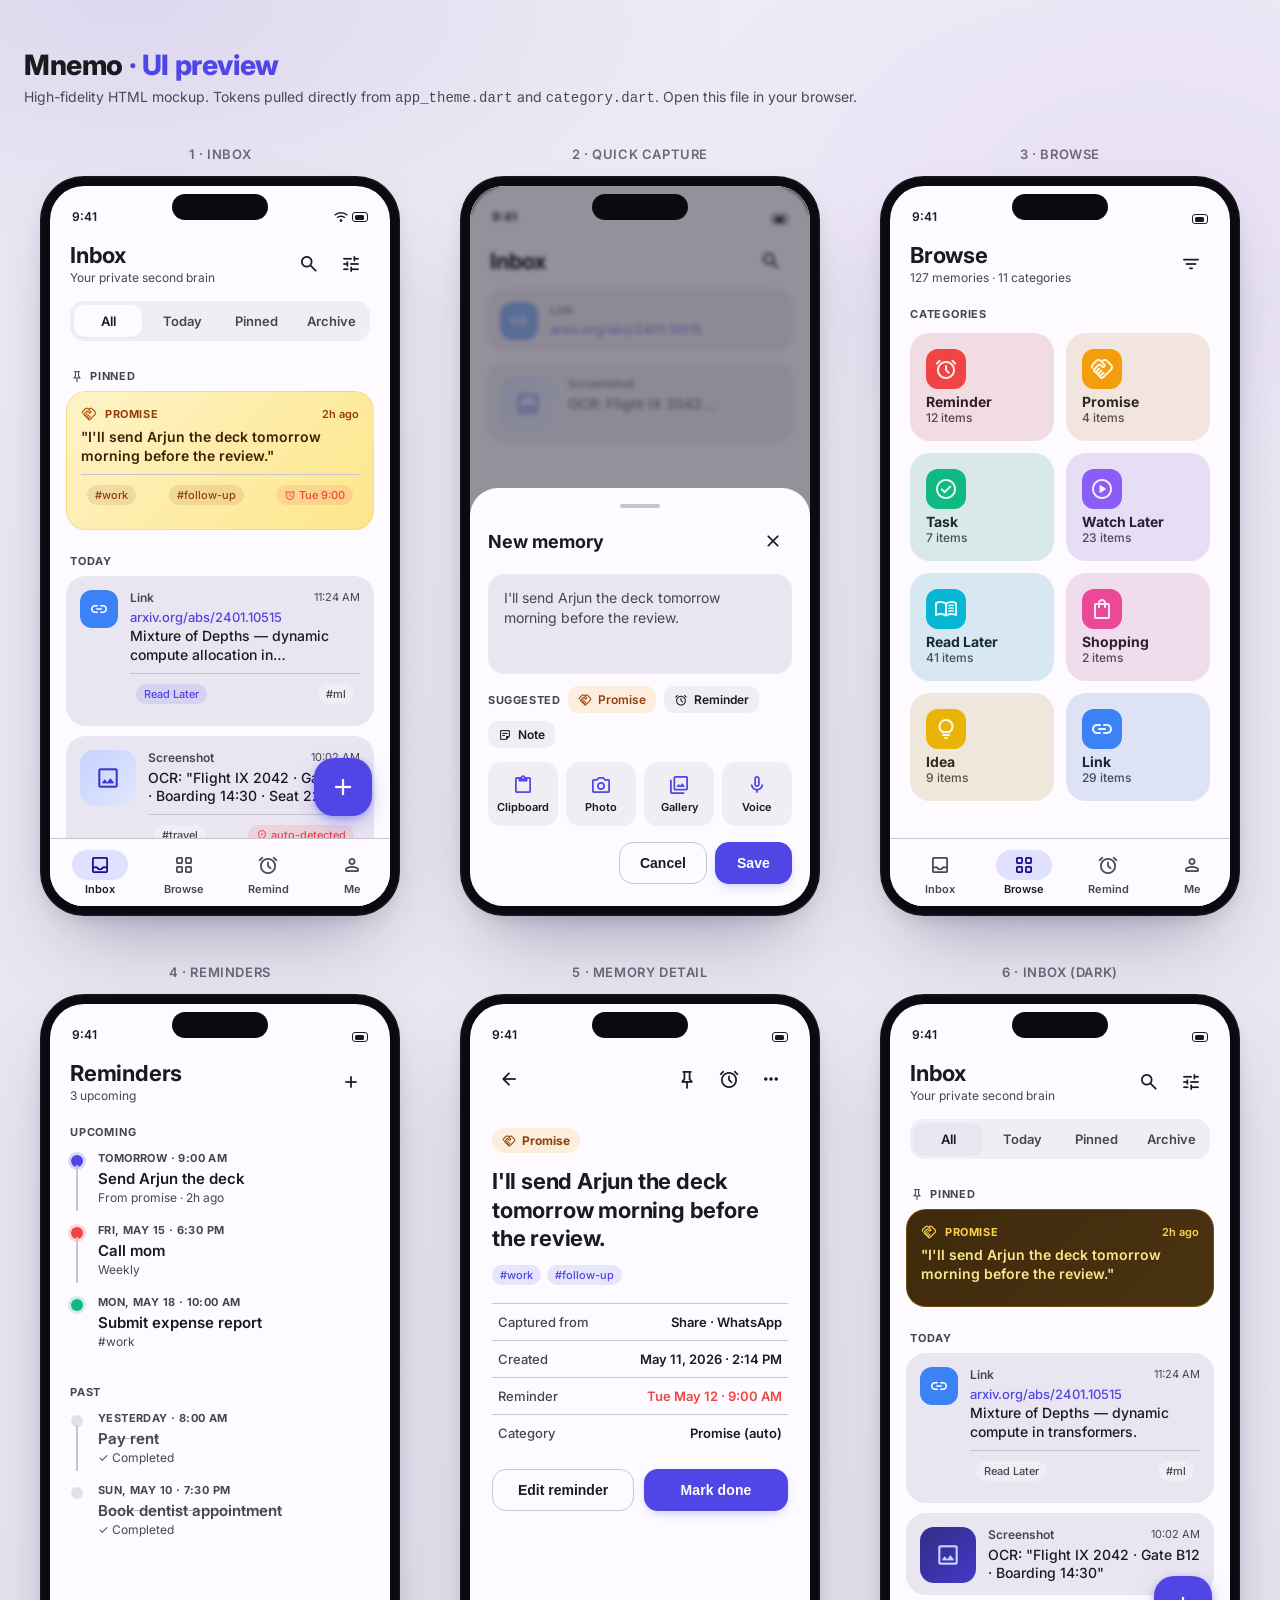
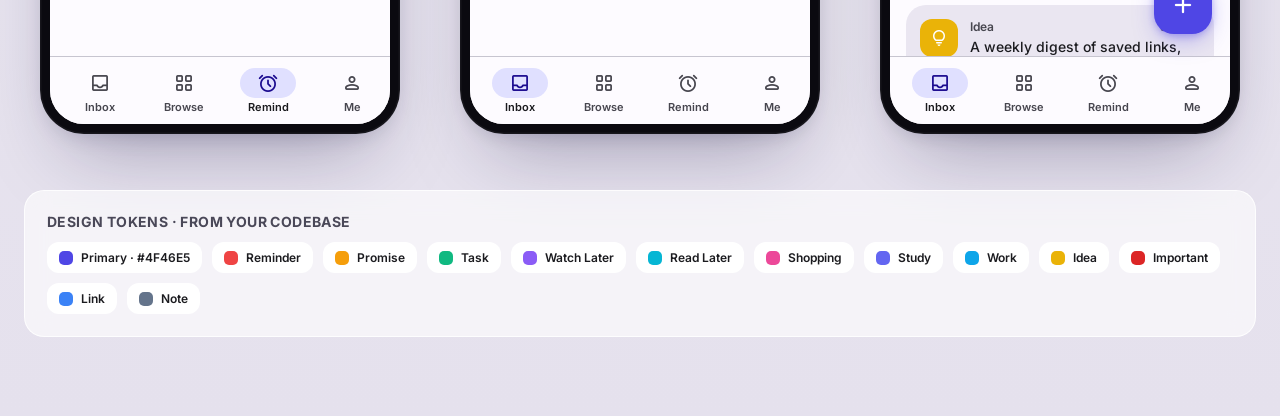
==== docs/design/mnemo_ui.html @ 868ff32a "Initial commit: Mnemo v1.0 - offline-first memory inbox for Android" ====
<!doctype html>
<html lang="en">
<head>
<meta charset="utf-8" />
<meta name="viewport" content="width=device-width,initial-scale=1" />
<title>Mnemo — UI Preview</title>
<link rel="preconnect" href="https://fonts.googleapis.com">
<link rel="preconnect" href="https://fonts.gstatic.com" crossorigin>
<link href="https://fonts.googleapis.com/css2?family=Inter:wght@400;500;600;700;800&display=swap" rel="stylesheet">
<link href="https://fonts.googleapis.com/icon?family=Material+Symbols+Rounded:opsz,wght,FILL,GRAD@24,500,1,0" rel="stylesheet" />
<style>
  /* --- Tokens mirror lib/core/theme/app_theme.dart & category.dart --- */
  :root{
    --seed:#4F46E5;
    --primary:#4F46E5;
    --on-primary:#ffffff;
    --primary-container:#E0E0FF;
    --on-primary-container:#1A0A8F;

    --surface:#FDFBFF;
    --surface-dim:#F4F2F7;
    --surface-container:#F0EDF5;
    --surface-container-high:#EAE6F1;
    --surface-container-highest:#E4DFEC;
    --on-surface:#1B1B1F;
    --on-surface-variant:#47464F;
    --outline-variant:#C7C5D0;

    --cat-reminder:#EF4444;
    --cat-promise:#F59E0B;
    --cat-task:#10B981;
    --cat-watch:#8B5CF6;
    --cat-read:#06B6D4;
    --cat-shop:#EC4899;
    --cat-study:#6366F1;
    --cat-work:#0EA5E9;
    --cat-idea:#EAB308;
    --cat-important:#DC2626;
    --cat-link:#3B82F6;
    --cat-note:#64748B;

    /* Radii from theme */
    --r-card:20px;
    --r-input:16px;
    --r-btn:14px;
    --r-chip:10px;
  }

  *{box-sizing:border-box}
  html,body{margin:0;padding:0;font-family:'Inter',system-ui,-apple-system,sans-serif;background:#E9E6F0;color:#1B1B1F;-webkit-font-smoothing:antialiased}
  .page{
    min-height:100vh;
    padding:48px 24px 80px;
    background:
      radial-gradient(1000px 500px at 10% 0%, #DDD8EE 0%, transparent 60%),
      radial-gradient(900px 600px at 90% 10%, #E8E0F7 0%, transparent 55%),
      linear-gradient(180deg,#EEEBF5,#E5E1ED);
  }
  .page header{max-width:1400px;margin:0 auto 40px}
  .page h1{font-size:28px;font-weight:800;letter-spacing:-0.4px;margin:0 0 6px}
  .page h1 span{color:var(--primary)}
  .page p{margin:0;color:#4A4858;font-size:14px}

  .gallery{
    display:grid;
    grid-template-columns:repeat(auto-fit,minmax(360px,1fr));
    gap:48px 28px;
    max-width:1400px;margin:0 auto;
    justify-items:center;
  }
  .screen-wrap{display:flex;flex-direction:column;align-items:center;gap:14px}
  .screen-wrap h2{margin:0;font-size:13px;font-weight:600;letter-spacing:0.6px;text-transform:uppercase;color:#6B6879}

  /* Phone frame */
  .phone{
    width:360px;height:740px;
    background:#0B0A10;
    border-radius:44px;
    padding:10px;
    box-shadow:
      0 40px 80px -30px rgba(20,15,60,0.35),
      0 8px 24px -12px rgba(20,15,60,0.25),
      inset 0 0 0 1.5px rgba(255,255,255,0.05);
    position:relative;
  }
  .phone::before{
    content:"";position:absolute;top:18px;left:50%;transform:translateX(-50%);
    width:96px;height:26px;background:#0B0A10;border-radius:16px;z-index:20;
  }
  .phone .screen{
    width:100%;height:100%;
    background:var(--surface);
    border-radius:34px;
    overflow:hidden;
    position:relative;
    display:flex;flex-direction:column;
  }
  .status{
    height:44px;padding:0 22px;display:flex;align-items:flex-end;justify-content:space-between;
    padding-bottom:6px;font-size:12px;font-weight:600;color:var(--on-surface);
  }
  .status .dots{display:flex;gap:4px;align-items:center}
  .status .dots .bar{width:16px;height:10px;border:1.5px solid var(--on-surface);border-radius:3px;position:relative}
  .status .dots .bar::after{content:"";position:absolute;inset:1.5px;background:var(--on-surface);border-radius:1.5px;width:70%}

  /* Generic building blocks */
  .app-bar{
    padding:12px 20px 8px;display:flex;align-items:center;justify-content:space-between;
  }
  .app-bar .title{font-size:22px;font-weight:700;letter-spacing:-0.2px}
  .app-bar .subtitle{font-size:12px;color:var(--on-surface-variant);margin-top:2px}
  .icon-btn{
    width:38px;height:38px;border-radius:12px;display:grid;place-items:center;
    color:var(--on-surface);cursor:pointer;
  }
  .icon-btn:hover{background:var(--surface-container-high)}
  .icon-btn .material-symbols-rounded{font-size:22px}
  .actions{display:flex;gap:4px}

  .body{flex:1;overflow:hidden;padding:0 16px 12px;position:relative}

  /* Segmented tabs */
  .segment{
    display:flex;gap:6px;padding:4px;background:var(--surface-container);
    border-radius:14px;margin:8px 4px 14px;
  }
  .segment div{
    flex:1;text-align:center;padding:8px 10px;font-size:13px;font-weight:600;
    color:var(--on-surface-variant);border-radius:10px;cursor:pointer;
  }
  .segment div.active{background:var(--surface);color:var(--on-surface);box-shadow:0 1px 2px rgba(0,0,0,0.04)}

  .section-label{
    font-size:11px;font-weight:700;letter-spacing:0.8px;text-transform:uppercase;
    color:var(--on-surface-variant);padding:14px 4px 8px;display:flex;align-items:center;gap:6px;
  }
  .section-label .material-symbols-rounded{font-size:14px}

  /* Memory card */
  .card{
    background:var(--surface-container-high);
    border-radius:var(--r-card);
    padding:14px 14px 12px;
    margin-bottom:10px;
    display:flex;gap:12px;
  }
  .card .badge{
    width:38px;height:38px;border-radius:12px;display:grid;place-items:center;
    flex-shrink:0;color:#fff;
  }
  .card .badge .material-symbols-rounded{font-size:20px}
  .card .body-col{flex:1;min-width:0}
  .card .top{display:flex;align-items:center;justify-content:space-between;gap:8px;margin-bottom:4px}
  .card .label{font-size:12px;font-weight:600;color:var(--on-surface-variant)}
  .card .time{font-size:11px;color:var(--on-surface-variant);white-space:nowrap}
  .card .text{font-size:14px;font-weight:500;color:var(--on-surface);line-height:1.35;
    display:-webkit-box;-webkit-line-clamp:2;-webkit-box-orient:vertical;overflow:hidden}
  .card .url{font-size:13px;color:var(--primary);font-weight:500;margin-bottom:2px;word-break:break-all}
  .card .meta-row{display:flex;gap:6px;flex-wrap:wrap;margin-top:8px;align-items:center}

  .tag{
    font-size:11px;font-weight:500;padding:3px 8px;border-radius:var(--r-chip);
    background:var(--surface-container);color:var(--on-surface-variant);
  }
  .tag.accent{background:color-mix(in srgb, var(--primary) 12%, transparent);color:var(--primary)}
  .tag.bell{background:color-mix(in srgb, var(--cat-reminder) 12%, transparent);color:var(--cat-reminder);display:inline-flex;align-items:center;gap:3px}
  .tag.bell .material-symbols-rounded{font-size:12px}

  .thumb{
    width:56px;height:56px;border-radius:14px;background:
      linear-gradient(135deg,#C7D2FE,#E0E7FF);
    display:grid;place-items:center;color:#4338CA;flex-shrink:0;
  }
  .thumb .material-symbols-rounded{font-size:26px}

  /* Pinned strip */
  .pinned-card{
    background:linear-gradient(135deg,#FEF3C7,#FDE68A);
    border-radius:var(--r-card);padding:14px;margin-bottom:10px;
    border:1px solid rgba(245,158,11,0.25);
  }
  .pinned-card .top{display:flex;align-items:center;gap:8px;margin-bottom:6px}
  .pinned-card .top .material-symbols-rounded{font-size:16px;color:#B45309}
  .pinned-card .label{font-size:11px;font-weight:700;letter-spacing:0.6px;text-transform:uppercase;color:#92400E}
  .pinned-card .text{font-size:14px;font-weight:600;color:#422006;line-height:1.35;margin-bottom:8px}

  /* FAB */
  .fab{
    position:absolute;right:18px;bottom:90px;
    width:58px;height:58px;border-radius:20px;
    background:var(--primary);color:var(--on-primary);
    display:grid;place-items:center;
    box-shadow:0 8px 24px -6px rgba(79,70,229,0.5), 0 2px 6px rgba(79,70,229,0.3);
  }
  .fab .material-symbols-rounded{font-size:28px}

  /* Bottom nav */
  .nav{
    height:68px;background:var(--surface);
    border-top:1px solid var(--outline-variant);
    display:flex;align-items:center;justify-content:space-around;
    padding:0 8px;
  }
  .nav .tab{display:flex;flex-direction:column;align-items:center;gap:2px;font-size:11px;font-weight:600;color:var(--on-surface-variant);padding:6px 14px;border-radius:14px;cursor:pointer}
  .nav .tab .pill{width:56px;height:30px;border-radius:16px;display:grid;place-items:center;background:transparent;color:var(--on-surface-variant)}
  .nav .tab.active .pill{background:var(--primary-container);color:var(--on-primary-container)}
  .nav .tab.active{color:var(--on-surface)}
  .nav .tab .material-symbols-rounded{font-size:22px}

  /* Category grid */
  .cat-grid{display:grid;grid-template-columns:1fr 1fr;gap:12px;padding:4px}
  .cat-tile{
    border-radius:var(--r-card);padding:16px;
    position:relative;overflow:hidden;min-height:108px;display:flex;flex-direction:column;justify-content:space-between;
  }
  .cat-tile .icon{width:40px;height:40px;border-radius:12px;display:grid;place-items:center;color:#fff}
  .cat-tile .name{font-size:14px;font-weight:700;color:var(--on-surface)}
  .cat-tile .count{font-size:12px;color:var(--on-surface-variant);font-weight:500}
  .cat-tile::before{content:"";position:absolute;inset:0;opacity:0.10;background:var(--tint)}
  .cat-tile{background:var(--surface-container)}

  /* Reminders timeline */
  .timeline{padding:4px}
  .t-row{display:flex;gap:14px;position:relative;padding-bottom:18px}
  .t-row .rail{position:relative;width:14px;display:flex;justify-content:center}
  .t-row .rail::before{content:"";position:absolute;top:14px;bottom:-6px;left:50%;width:2px;background:var(--outline-variant);transform:translateX(-50%)}
  .t-row:last-child .rail::before{display:none}
  .t-row .dot{width:12px;height:12px;border-radius:50%;margin-top:4px;background:var(--primary);box-shadow:0 0 0 3px color-mix(in srgb, var(--primary) 20%, transparent)}
  .t-row.past .dot{background:var(--surface-container-highest);box-shadow:none}
  .t-row .when{font-size:11px;font-weight:700;letter-spacing:0.4px;text-transform:uppercase;color:var(--on-surface-variant);margin-bottom:4px}
  .t-row .what{font-size:15px;font-weight:600;color:var(--on-surface)}
  .t-row .sub{font-size:12px;color:var(--on-surface-variant);margin-top:2px}
  .t-row.past .what{color:var(--on-surface-variant);text-decoration:line-through;text-decoration-color:color-mix(in srgb, var(--on-surface-variant) 40%, transparent)}

  /* Capture sheet */
  .sheet{
    position:absolute;inset:0;background:rgba(18,16,30,0.45);backdrop-filter:blur(2px);
    display:flex;flex-direction:column;justify-content:flex-end;border-radius:34px;overflow:hidden;
  }
  .sheet-body{
    background:var(--surface);border-radius:28px 28px 0 0;padding:10px 18px 22px;
  }
  .grip{width:40px;height:4px;border-radius:2px;background:var(--outline-variant);margin:6px auto 14px}
  .sheet-head{display:flex;align-items:center;justify-content:space-between;margin-bottom:14px}
  .sheet-head .t{font-size:18px;font-weight:700}
  .textbox{
    background:var(--surface-container-high);border-radius:var(--r-input);padding:14px 16px;
    min-height:100px;font-size:14px;color:var(--on-surface-variant);line-height:1.45;
  }
  .suggested{margin-top:12px;display:flex;align-items:center;gap:8px;flex-wrap:wrap}
  .suggested .label{font-size:11px;font-weight:700;letter-spacing:0.6px;text-transform:uppercase;color:var(--on-surface-variant)}
  .chip{
    display:inline-flex;align-items:center;gap:6px;padding:6px 10px;
    background:var(--surface-container);border-radius:var(--r-chip);
    font-size:12px;font-weight:600;color:var(--on-surface);
  }
  .chip.glow{background:color-mix(in srgb, var(--cat-promise) 14%, transparent);color:#92400E}
  .chip .material-symbols-rounded{font-size:14px}
  .sources{display:flex;gap:8px;margin-top:14px}
  .source{
    flex:1;background:var(--surface-container);border-radius:14px;padding:12px 8px;
    display:flex;flex-direction:column;align-items:center;gap:4px;font-size:11px;font-weight:600;color:var(--on-surface)
  }
  .source .material-symbols-rounded{font-size:22px;color:var(--primary)}
  .sheet-cta{display:flex;justify-content:flex-end;margin-top:16px}
  .btn-primary{
    background:var(--primary);color:var(--on-primary);border:none;border-radius:var(--r-btn);
    padding:12px 22px;font-weight:600;font-size:14px;letter-spacing:0.1px;cursor:pointer;
    box-shadow:0 4px 12px -4px rgba(79,70,229,0.4);
  }
  .btn-ghost{
    background:transparent;border:1px solid var(--outline-variant);border-radius:var(--r-btn);
    padding:12px 20px;font-weight:600;font-size:14px;color:var(--on-surface);cursor:pointer;
  }

  /* Detail screen */
  .detail-hero{padding:14px 6px 0}
  .cat-pill{
    display:inline-flex;align-items:center;gap:6px;padding:5px 10px;border-radius:999px;
    background:color-mix(in srgb, var(--cat-promise) 14%, transparent);color:#92400E;
    font-size:12px;font-weight:700;
  }
  .cat-pill .material-symbols-rounded{font-size:14px}
  .detail-body{font-size:22px;font-weight:700;letter-spacing:-0.2px;line-height:1.3;margin:14px 6px 12px}
  .detail-tags{display:flex;gap:6px;padding:0 6px;margin-bottom:18px;flex-wrap:wrap}
  .meta-row{display:flex;justify-content:space-between;padding:10px 6px;border-top:1px solid var(--outline-variant);font-size:13px}
  .meta-row .k{color:var(--on-surface-variant);font-weight:500}
  .meta-row .v{color:var(--on-surface);font-weight:600}
  .detail-cta{display:flex;gap:10px;margin-top:18px}
  .detail-cta button{flex:1}

  /* --- Dark variant --- */
  .dark .screen{
    --surface:#121117;
    --surface-dim:#0D0C12;
    --surface-container:#1B1A22;
    --surface-container-high:#22212B;
    --surface-container-highest:#2B2A35;
    --on-surface:#E6E1F0;
    --on-surface-variant:#A7A2B4;
    --outline-variant:#2E2D38;
    --primary-container:#312E81;
    --on-primary-container:#E0E7FF;
    background:var(--surface);color:var(--on-surface);
  }
  .dark .status, .dark .app-bar .title, .dark .card .text, .dark .cat-tile .name,
  .dark .t-row .what, .dark .sheet-head .t, .dark .detail-body{color:var(--on-surface)}
  .dark .section-label, .dark .card .label, .dark .card .time, .dark .cat-tile .count,
  .dark .t-row .when, .dark .t-row .sub, .dark .app-bar .subtitle{color:var(--on-surface-variant)}
  .dark .icon-btn{color:var(--on-surface)}
  .dark .segment div{color:var(--on-surface-variant)}
  .dark .segment div.active{background:var(--surface-container-high);color:var(--on-surface)}
  .dark .tag{background:var(--surface-container);color:var(--on-surface-variant)}
  .dark .pinned-card{background:linear-gradient(135deg,#3F2A0C,#4A3312);border-color:rgba(245,158,11,0.25)}
  .dark .pinned-card .text{color:#FDE68A}
  .dark .pinned-card .label{color:#FCD34D}
  .dark .pinned-card .top .material-symbols-rounded{color:#FCD34D}
  .dark .thumb{background:linear-gradient(135deg,#312E81,#4338CA);color:#C7D2FE}

  .legend{max-width:1400px;margin:56px auto 0;padding:22px;background:rgba(255,255,255,0.6);border-radius:20px;backdrop-filter:blur(12px);border:1px solid rgba(255,255,255,0.8)}
  .legend h3{margin:0 0 12px;font-size:14px;letter-spacing:0.4px;text-transform:uppercase;color:#4A4858}
  .swatches{display:flex;flex-wrap:wrap;gap:10px}
  .sw{display:flex;align-items:center;gap:8px;background:#fff;border-radius:12px;padding:8px 12px;font-size:12px;font-weight:600}
  .sw .dot{width:14px;height:14px;border-radius:5px}
</style>
</head>
<body>
<div class="page">
  <header>
    <h1>Mnemo <span>· UI preview</span></h1>
    <p>High-fidelity HTML mockup. Tokens pulled directly from <code>app_theme.dart</code> and <code>category.dart</code>. Open this file in your browser.</p>
  </header>

  <div class="gallery">

    <!-- ============ 1. INBOX (light) ============ -->
    <div class="screen-wrap">
      <h2>1 · Inbox</h2>
      <div class="phone"><div class="screen">
        <div class="status"><span>9:41</span><div class="dots"><span class="material-symbols-rounded" style="font-size:14px">wifi</span><span class="bar"></span></div></div>
        <div class="app-bar">
          <div>
            <div class="title">Inbox</div>
            <div class="subtitle">Your private second brain</div>
          </div>
          <div class="actions">
            <div class="icon-btn"><span class="material-symbols-rounded">search</span></div>
            <div class="icon-btn"><span class="material-symbols-rounded">tune</span></div>
          </div>
        </div>
        <div class="body" style="overflow-y:auto">
          <div class="segment">
            <div class="active">All</div>
            <div>Today</div>
            <div>Pinned</div>
            <div>Archive</div>
          </div>

          <div class="section-label"><span class="material-symbols-rounded">push_pin</span>Pinned</div>
          <div class="pinned-card">
            <div class="top">
              <span class="material-symbols-rounded">handshake</span>
              <span class="label">Promise</span>
              <span style="margin-left:auto;font-size:11px;color:#92400E;font-weight:600">2h ago</span>
            </div>
            <div class="text">"I'll send Arjun the deck tomorrow morning before the review."</div>
            <div class="meta-row">
              <span class="tag" style="background:rgba(146,64,14,0.12);color:#92400E">#work</span>
              <span class="tag" style="background:rgba(146,64,14,0.12);color:#92400E">#follow-up</span>
              <span class="tag bell"><span class="material-symbols-rounded">alarm</span>Tue 9:00</span>
            </div>
          </div>

          <div class="section-label">Today</div>
          <div class="card">
            <div class="badge" style="background:var(--cat-link)"><span class="material-symbols-rounded">link</span></div>
            <div class="body-col">
              <div class="top"><span class="label">Link</span><span class="time">11:24 AM</span></div>
              <div class="url">arxiv.org/abs/2401.10515</div>
              <div class="text">Mixture of Depths — dynamic compute allocation in transformers.</div>
              <div class="meta-row">
                <span class="tag accent">Read Later</span>
                <span class="tag">#ml</span>
              </div>
            </div>
          </div>

          <div class="card">
            <div class="thumb"><span class="material-symbols-rounded">image</span></div>
            <div class="body-col">
              <div class="top"><span class="label">Screenshot</span><span class="time">10:02 AM</span></div>
              <div class="text">OCR: "Flight IX 2042 · Gate B12 · Boarding 14:30 · Seat 22A"</div>
              <div class="meta-row">
                <span class="tag">#travel</span>
                <span class="tag bell"><span class="material-symbols-rounded">location_on</span>auto-detected</span>
              </div>
            </div>
          </div>

          <div class="section-label">Yesterday</div>
          <div class="card">
            <div class="badge" style="background:var(--cat-shop)"><span class="material-symbols-rounded">shopping_bag</span></div>
            <div class="body-col">
              <div class="top"><span class="label">Shopping</span><span class="time">9:41 PM</span></div>
              <div class="text">milk, eggs, olive oil, coffee, sourdough</div>
            </div>
          </div>

          <div class="card">
            <div class="badge" style="background:var(--cat-idea)"><span class="material-symbols-rounded">lightbulb</span></div>
            <div class="body-col">
              <div class="top"><span class="label">Idea</span><span class="time">8:17 PM</span></div>
              <div class="text">A weekly digest of saved links, generated entirely on-device.</div>
            </div>
          </div>
        </div>

        <div class="fab"><span class="material-symbols-rounded">add</span></div>

        <div class="nav">
          <div class="tab active"><div class="pill"><span class="material-symbols-rounded">inbox</span></div>Inbox</div>
          <div class="tab"><div class="pill"><span class="material-symbols-rounded">grid_view</span></div>Browse</div>
          <div class="tab"><div class="pill"><span class="material-symbols-rounded">alarm</span></div>Remind</div>
          <div class="tab"><div class="pill"><span class="material-symbols-rounded">person</span></div>Me</div>
        </div>
      </div></div>
    </div>

    <!-- ============ 2. QUICK CAPTURE SHEET ============ -->
    <div class="screen-wrap">
      <h2>2 · Quick Capture</h2>
      <div class="phone"><div class="screen">
        <div class="status"><span>9:41</span><div class="dots"><span class="bar"></span></div></div>
        <div class="app-bar">
          <div><div class="title">Inbox</div></div>
          <div class="actions">
            <div class="icon-btn"><span class="material-symbols-rounded">search</span></div>
          </div>
        </div>
        <div class="body" style="opacity:0.55;pointer-events:none">
          <div class="card"><div class="badge" style="background:var(--cat-link)"><span class="material-symbols-rounded">link</span></div><div class="body-col"><div class="top"><span class="label">Link</span></div><div class="url">arxiv.org/abs/2401.10515</div></div></div>
          <div class="card"><div class="thumb"><span class="material-symbols-rounded">image</span></div><div class="body-col"><div class="top"><span class="label">Screenshot</span></div><div class="text">OCR: Flight IX 2042…</div></div></div>
        </div>

        <div class="sheet">
          <div class="sheet-body">
            <div class="grip"></div>
            <div class="sheet-head">
              <div class="t">New memory</div>
              <div class="icon-btn"><span class="material-symbols-rounded">close</span></div>
            </div>
            <div class="textbox">I'll send Arjun the deck tomorrow morning before the review.</div>

            <div class="suggested">
              <div class="label">Suggested</div>
              <div class="chip glow"><span class="material-symbols-rounded">handshake</span>Promise</div>
              <div class="chip"><span class="material-symbols-rounded">alarm</span>Reminder</div>
              <div class="chip"><span class="material-symbols-rounded">sticky_note_2</span>Note</div>
            </div>

            <div class="sources">
              <div class="source"><span class="material-symbols-rounded">content_paste</span>Clipboard</div>
              <div class="source"><span class="material-symbols-rounded">photo_camera</span>Photo</div>
              <div class="source"><span class="material-symbols-rounded">collections</span>Gallery</div>
              <div class="source"><span class="material-symbols-rounded">mic</span>Voice</div>
            </div>

            <div class="sheet-cta">
              <button class="btn-ghost" style="margin-right:8px">Cancel</button>
              <button class="btn-primary">Save</button>
            </div>
          </div>
        </div>
      </div></div>
    </div>

    <!-- ============ 3. BROWSE / CATEGORIES ============ -->
    <div class="screen-wrap">
      <h2>3 · Browse</h2>
      <div class="phone"><div class="screen">
        <div class="status"><span>9:41</span><div class="dots"><span class="bar"></span></div></div>
        <div class="app-bar">
          <div><div class="title">Browse</div><div class="subtitle">127 memories · 11 categories</div></div>
          <div class="actions"><div class="icon-btn"><span class="material-symbols-rounded">filter_list</span></div></div>
        </div>
        <div class="body" style="overflow-y:auto">
          <div class="section-label">Categories</div>
          <div class="cat-grid">
            <div class="cat-tile" style="--tint:var(--cat-reminder)"><div class="icon" style="background:var(--cat-reminder)"><span class="material-symbols-rounded">alarm</span></div><div><div class="name">Reminder</div><div class="count">12 items</div></div></div>
            <div class="cat-tile" style="--tint:var(--cat-promise)"><div class="icon" style="background:var(--cat-promise)"><span class="material-symbols-rounded">handshake</span></div><div><div class="name">Promise</div><div class="count">4 items</div></div></div>
            <div class="cat-tile" style="--tint:var(--cat-task)"><div class="icon" style="background:var(--cat-task)"><span class="material-symbols-rounded">check_circle</span></div><div><div class="name">Task</div><div class="count">7 items</div></div></div>
            <div class="cat-tile" style="--tint:var(--cat-watch)"><div class="icon" style="background:var(--cat-watch)"><span class="material-symbols-rounded">play_circle</span></div><div><div class="name">Watch Later</div><div class="count">23 items</div></div></div>
            <div class="cat-tile" style="--tint:var(--cat-read)"><div class="icon" style="background:var(--cat-read)"><span class="material-symbols-rounded">menu_book</span></div><div><div class="name">Read Later</div><div class="count">41 items</div></div></div>
            <div class="cat-tile" style="--tint:var(--cat-shop)"><div class="icon" style="background:var(--cat-shop)"><span class="material-symbols-rounded">shopping_bag</span></div><div><div class="name">Shopping</div><div class="count">2 items</div></div></div>
            <div class="cat-tile" style="--tint:var(--cat-idea)"><div class="icon" style="background:var(--cat-idea)"><span class="material-symbols-rounded">lightbulb</span></div><div><div class="name">Idea</div><div class="count">9 items</div></div></div>
            <div class="cat-tile" style="--tint:var(--cat-link)"><div class="icon" style="background:var(--cat-link)"><span class="material-symbols-rounded">link</span></div><div><div class="name">Link</div><div class="count">29 items</div></div></div>
          </div>
        </div>

        <div class="nav">
          <div class="tab"><div class="pill"><span class="material-symbols-rounded">inbox</span></div>Inbox</div>
          <div class="tab active"><div class="pill"><span class="material-symbols-rounded">grid_view</span></div>Browse</div>
          <div class="tab"><div class="pill"><span class="material-symbols-rounded">alarm</span></div>Remind</div>
          <div class="tab"><div class="pill"><span class="material-symbols-rounded">person</span></div>Me</div>
        </div>
      </div></div>
    </div>

    <!-- ============ 4. REMINDERS ============ -->
    <div class="screen-wrap">
      <h2>4 · Reminders</h2>
      <div class="phone"><div class="screen">
        <div class="status"><span>9:41</span><div class="dots"><span class="bar"></span></div></div>
        <div class="app-bar">
          <div><div class="title">Reminders</div><div class="subtitle">3 upcoming</div></div>
          <div class="actions"><div class="icon-btn"><span class="material-symbols-rounded">add</span></div></div>
        </div>
        <div class="body" style="overflow-y:auto">
          <div class="section-label">Upcoming</div>
          <div class="timeline">
            <div class="t-row">
              <div class="rail"><div class="dot"></div></div>
              <div>
                <div class="when">Tomorrow · 9:00 AM</div>
                <div class="what">Send Arjun the deck</div>
                <div class="sub">From promise · 2h ago</div>
              </div>
            </div>
            <div class="t-row">
              <div class="rail"><div class="dot" style="background:var(--cat-reminder);box-shadow:0 0 0 3px color-mix(in srgb,var(--cat-reminder) 20%,transparent)"></div></div>
              <div>
                <div class="when">Fri, May 15 · 6:30 PM</div>
                <div class="what">Call mom</div>
                <div class="sub">Weekly</div>
              </div>
            </div>
            <div class="t-row">
              <div class="rail"><div class="dot" style="background:var(--cat-task);box-shadow:0 0 0 3px color-mix(in srgb,var(--cat-task) 20%,transparent)"></div></div>
              <div>
                <div class="when">Mon, May 18 · 10:00 AM</div>
                <div class="what">Submit expense report</div>
                <div class="sub">#work</div>
              </div>
            </div>
          </div>

          <div class="section-label">Past</div>
          <div class="timeline">
            <div class="t-row past">
              <div class="rail"><div class="dot"></div></div>
              <div>
                <div class="when">Yesterday · 8:00 AM</div>
                <div class="what">Pay rent</div>
                <div class="sub">✓ Completed</div>
              </div>
            </div>
            <div class="t-row past">
              <div class="rail"><div class="dot"></div></div>
              <div>
                <div class="when">Sun, May 10 · 7:30 PM</div>
                <div class="what">Book dentist appointment</div>
                <div class="sub">✓ Completed</div>
              </div>
            </div>
          </div>
        </div>

        <div class="nav">
          <div class="tab"><div class="pill"><span class="material-symbols-rounded">inbox</span></div>Inbox</div>
          <div class="tab"><div class="pill"><span class="material-symbols-rounded">grid_view</span></div>Browse</div>
          <div class="tab active"><div class="pill"><span class="material-symbols-rounded">alarm</span></div>Remind</div>
          <div class="tab"><div class="pill"><span class="material-symbols-rounded">person</span></div>Me</div>
        </div>
      </div></div>
    </div>

    <!-- ============ 5. MEMORY DETAIL ============ -->
    <div class="screen-wrap">
      <h2>5 · Memory Detail</h2>
      <div class="phone"><div class="screen">
        <div class="status"><span>9:41</span><div class="dots"><span class="bar"></span></div></div>
        <div class="app-bar">
          <div class="icon-btn"><span class="material-symbols-rounded">arrow_back</span></div>
          <div class="actions">
            <div class="icon-btn"><span class="material-symbols-rounded">push_pin</span></div>
            <div class="icon-btn"><span class="material-symbols-rounded">alarm</span></div>
            <div class="icon-btn"><span class="material-symbols-rounded">more_horiz</span></div>
          </div>
        </div>
        <div class="body" style="overflow-y:auto;padding-top:8px">
          <div class="detail-hero">
            <span class="cat-pill"><span class="material-symbols-rounded">handshake</span>Promise</span>
          </div>
          <div class="detail-body">I'll send Arjun the deck tomorrow morning before the review.</div>
          <div class="detail-tags">
            <span class="tag accent">#work</span>
            <span class="tag accent">#follow-up</span>
          </div>

          <div style="padding:0 6px">
            <div class="meta-row"><span class="k">Captured from</span><span class="v">Share · WhatsApp</span></div>
            <div class="meta-row"><span class="k">Created</span><span class="v">May 11, 2026 · 2:14 PM</span></div>
            <div class="meta-row"><span class="k">Reminder</span><span class="v" style="color:var(--cat-reminder)">Tue May 12 · 9:00 AM</span></div>
            <div class="meta-row"><span class="k">Category</span><span class="v">Promise (auto)</span></div>
          </div>

          <div class="detail-cta" style="padding:0 6px">
            <button class="btn-ghost">Edit reminder</button>
            <button class="btn-primary">Mark done</button>
          </div>
        </div>

        <div class="nav">
          <div class="tab active"><div class="pill"><span class="material-symbols-rounded">inbox</span></div>Inbox</div>
          <div class="tab"><div class="pill"><span class="material-symbols-rounded">grid_view</span></div>Browse</div>
          <div class="tab"><div class="pill"><span class="material-symbols-rounded">alarm</span></div>Remind</div>
          <div class="tab"><div class="pill"><span class="material-symbols-rounded">person</span></div>Me</div>
        </div>
      </div></div>
    </div>

    <!-- ============ 6. DARK MODE ============ -->
    <div class="screen-wrap">
      <h2>6 · Inbox (Dark)</h2>
      <div class="phone"><div class="screen dark">
        <div class="status"><span>9:41</span><div class="dots"><span class="bar" style="border-color:var(--on-surface)"></span></div></div>
        <div class="app-bar">
          <div>
            <div class="title">Inbox</div>
            <div class="subtitle">Your private second brain</div>
          </div>
          <div class="actions">
            <div class="icon-btn"><span class="material-symbols-rounded">search</span></div>
            <div class="icon-btn"><span class="material-symbols-rounded">tune</span></div>
          </div>
        </div>
        <div class="body" style="overflow-y:auto">
          <div class="segment">
            <div class="active">All</div>
            <div>Today</div>
            <div>Pinned</div>
            <div>Archive</div>
          </div>

          <div class="section-label"><span class="material-symbols-rounded">push_pin</span>Pinned</div>
          <div class="pinned-card">
            <div class="top">
              <span class="material-symbols-rounded">handshake</span>
              <span class="label">Promise</span>
              <span style="margin-left:auto;font-size:11px;color:#FCD34D;font-weight:600">2h ago</span>
            </div>
            <div class="text">"I'll send Arjun the deck tomorrow morning before the review."</div>
          </div>

          <div class="section-label">Today</div>
          <div class="card">
            <div class="badge" style="background:var(--cat-link)"><span class="material-symbols-rounded">link</span></div>
            <div class="body-col">
              <div class="top"><span class="label">Link</span><span class="time">11:24 AM</span></div>
              <div class="url">arxiv.org/abs/2401.10515</div>
              <div class="text">Mixture of Depths — dynamic compute in transformers.</div>
              <div class="meta-row">
                <span class="tag accent">Read Later</span>
                <span class="tag">#ml</span>
              </div>
            </div>
          </div>

          <div class="card">
            <div class="thumb"><span class="material-symbols-rounded">image</span></div>
            <div class="body-col">
              <div class="top"><span class="label">Screenshot</span><span class="time">10:02 AM</span></div>
              <div class="text">OCR: "Flight IX 2042 · Gate B12 · Boarding 14:30"</div>
            </div>
          </div>

          <div class="card">
            <div class="badge" style="background:var(--cat-idea)"><span class="material-symbols-rounded">lightbulb</span></div>
            <div class="body-col">
              <div class="top"><span class="label">Idea</span><span class="time">8:17 PM</span></div>
              <div class="text">A weekly digest of saved links, on-device only.</div>
            </div>
          </div>
        </div>

        <div class="fab"><span class="material-symbols-rounded">add</span></div>

        <div class="nav">
          <div class="tab active"><div class="pill"><span class="material-symbols-rounded">inbox</span></div>Inbox</div>
          <div class="tab"><div class="pill"><span class="material-symbols-rounded">grid_view</span></div>Browse</div>
          <div class="tab"><div class="pill"><span class="material-symbols-rounded">alarm</span></div>Remind</div>
          <div class="tab"><div class="pill"><span class="material-symbols-rounded">person</span></div>Me</div>
        </div>
      </div></div>
    </div>

  </div>

  <div class="legend">
    <h3>Design tokens · from your codebase</h3>
    <div class="swatches">
      <div class="sw"><span class="dot" style="background:#4F46E5"></span>Primary · #4F46E5</div>
      <div class="sw"><span class="dot" style="background:var(--cat-reminder)"></span>Reminder</div>
      <div class="sw"><span class="dot" style="background:var(--cat-promise)"></span>Promise</div>
      <div class="sw"><span class="dot" style="background:var(--cat-task)"></span>Task</div>
      <div class="sw"><span class="dot" style="background:var(--cat-watch)"></span>Watch Later</div>
      <div class="sw"><span class="dot" style="background:var(--cat-read)"></span>Read Later</div>
      <div class="sw"><span class="dot" style="background:var(--cat-shop)"></span>Shopping</div>
      <div class="sw"><span class="dot" style="background:var(--cat-study)"></span>Study</div>
      <div class="sw"><span class="dot" style="background:var(--cat-work)"></span>Work</div>
      <div class="sw"><span class="dot" style="background:var(--cat-idea)"></span>Idea</div>
      <div class="sw"><span class="dot" style="background:var(--cat-important)"></span>Important</div>
      <div class="sw"><span class="dot" style="background:var(--cat-link)"></span>Link</div>
      <div class="sw"><span class="dot" style="background:var(--cat-note)"></span>Note</div>
    </div>
  </div>
</div>
</body>
</html>
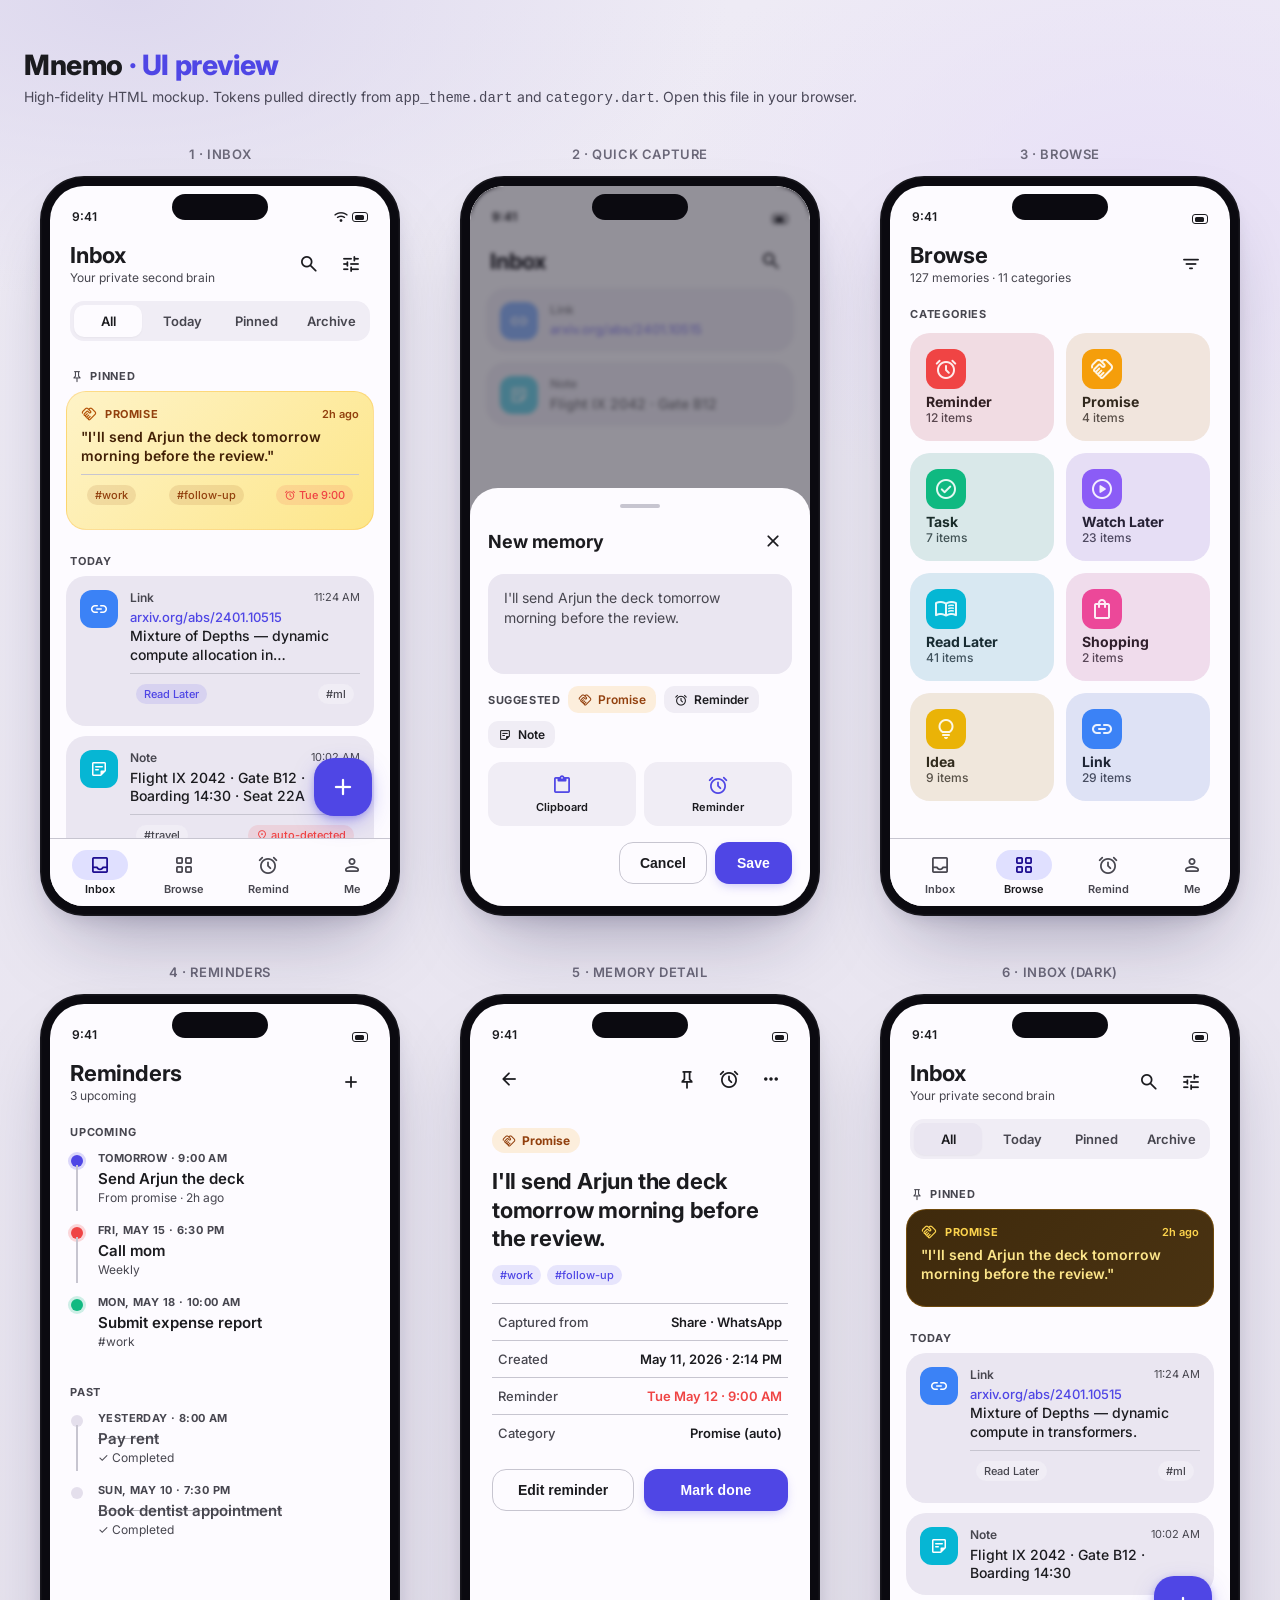
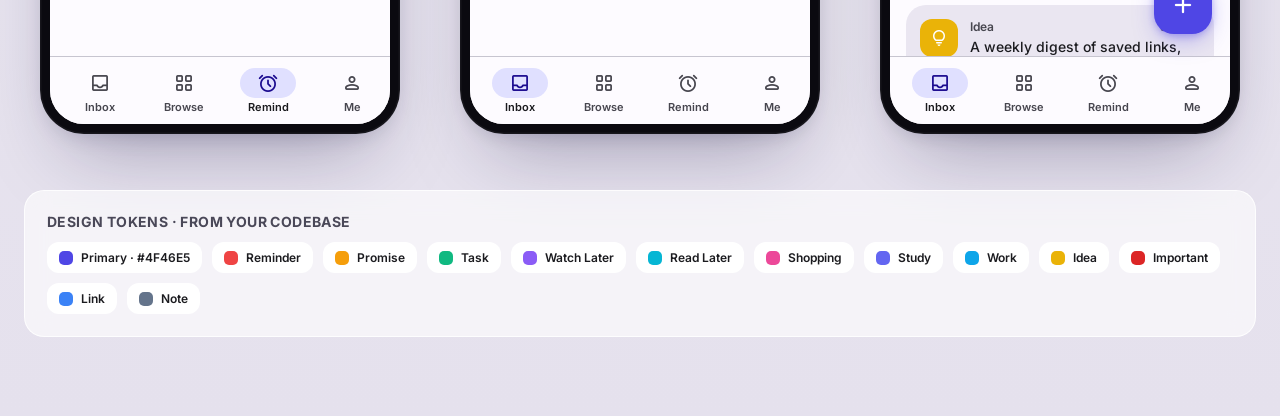
==== commit 40ca4cb1: "feat: remove photo/gallery/screenshot/OCR feature to reduce app size — drops google_mlkit and image_" ====
--- a/docs/design/mnemo_ui.html
+++ b/docs/design/mnemo_ui.html
@@ -386,10 +386,10 @@
           </div>
 
           <div class="card">
-            <div class="thumb"><span class="material-symbols-rounded">image</span></div>
+            <div class="badge" style="background:#06B6D4"><span class="material-symbols-rounded">sticky_note_2</span></div>
             <div class="body-col">
-              <div class="top"><span class="label">Screenshot</span><span class="time">10:02 AM</span></div>
-              <div class="text">OCR: "Flight IX 2042 · Gate B12 · Boarding 14:30 · Seat 22A"</div>
+              <div class="top"><span class="label">Note</span><span class="time">10:02 AM</span></div>
+              <div class="text">Flight IX 2042 · Gate B12 · Boarding 14:30 · Seat 22A</div>
               <div class="meta-row">
                 <span class="tag">#travel</span>
                 <span class="tag bell"><span class="material-symbols-rounded">location_on</span>auto-detected</span>
@@ -439,7 +439,7 @@
         </div>
         <div class="body" style="opacity:0.55;pointer-events:none">
           <div class="card"><div class="badge" style="background:var(--cat-link)"><span class="material-symbols-rounded">link</span></div><div class="body-col"><div class="top"><span class="label">Link</span></div><div class="url">arxiv.org/abs/2401.10515</div></div></div>
-          <div class="card"><div class="thumb"><span class="material-symbols-rounded">image</span></div><div class="body-col"><div class="top"><span class="label">Screenshot</span></div><div class="text">OCR: Flight IX 2042…</div></div></div>
+          <div class="card"><div class="badge" style="background:#06B6D4"><span class="material-symbols-rounded">sticky_note_2</span></div><div class="body-col"><div class="top"><span class="label">Note</span></div><div class="text">Flight IX 2042 · Gate B12</div></div></div>
         </div>
 
         <div class="sheet">
@@ -460,9 +460,7 @@
 
             <div class="sources">
               <div class="source"><span class="material-symbols-rounded">content_paste</span>Clipboard</div>
-              <div class="source"><span class="material-symbols-rounded">photo_camera</span>Photo</div>
-              <div class="source"><span class="material-symbols-rounded">collections</span>Gallery</div>
-              <div class="source"><span class="material-symbols-rounded">mic</span>Voice</div>
+              <div class="source"><span class="material-symbols-rounded">alarm</span>Reminder</div>
             </div>
 
             <div class="sheet-cta">
@@ -667,10 +665,10 @@
           </div>
 
           <div class="card">
-            <div class="thumb"><span class="material-symbols-rounded">image</span></div>
+            <div class="badge" style="background:#06B6D4"><span class="material-symbols-rounded">sticky_note_2</span></div>
             <div class="body-col">
-              <div class="top"><span class="label">Screenshot</span><span class="time">10:02 AM</span></div>
-              <div class="text">OCR: "Flight IX 2042 · Gate B12 · Boarding 14:30"</div>
+              <div class="top"><span class="label">Note</span><span class="time">10:02 AM</span></div>
+              <div class="text">Flight IX 2042 · Gate B12 · Boarding 14:30</div>
             </div>
           </div>
 
